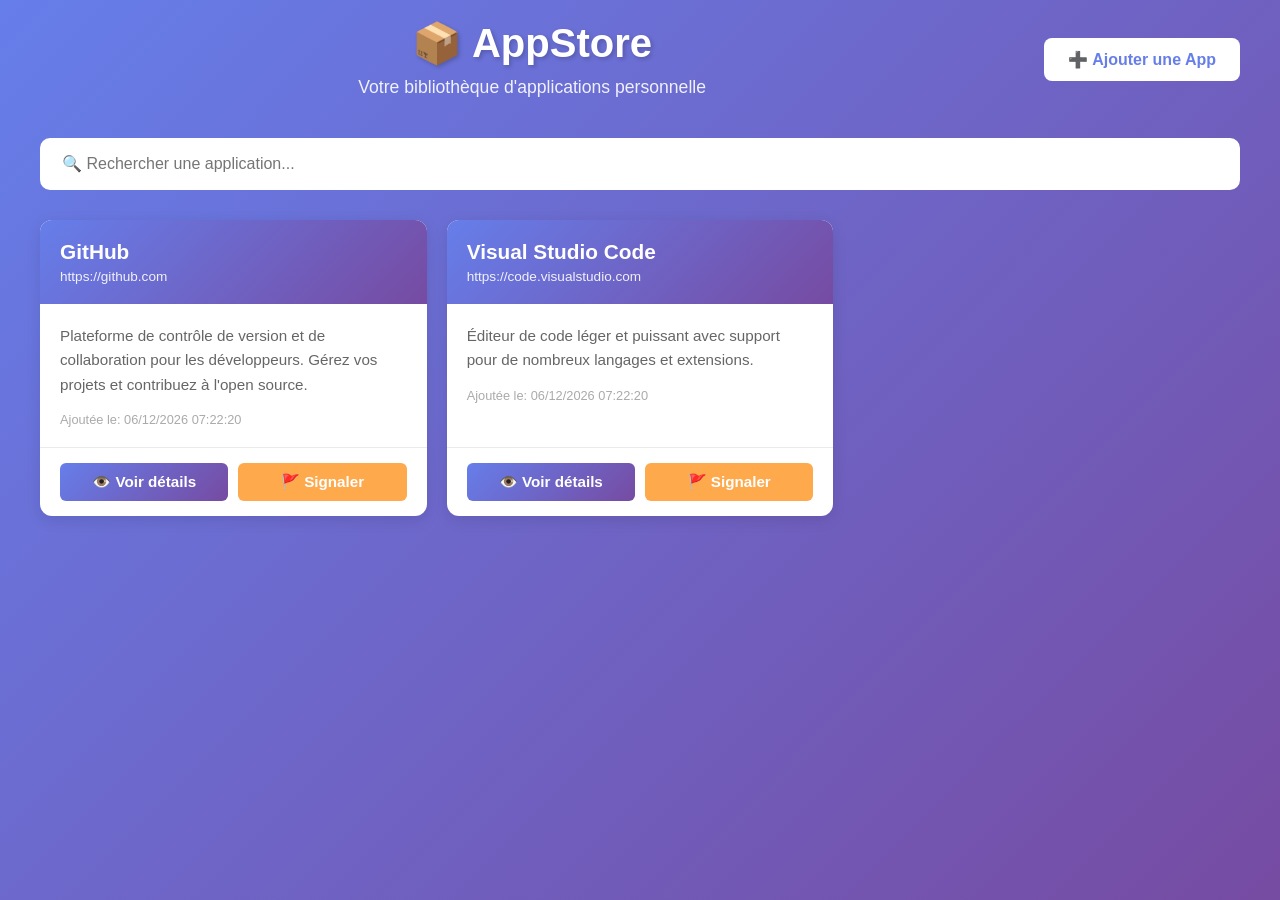
==== index.html @ 429ef0fd "Add files via upload" ====
<!DOCTYPE html>
<html lang="fr">
<head>
    <meta charset="UTF-8">
    <meta name="viewport" content="width=device-width, initial-scale=1.0">
    <title>AppStore - Bibliothèque d'Applications</title>
    <link rel="stylesheet" href="style.css">
</head>
<body>
    <div class="container">
        <!-- En-tête -->
        <header class="header">
            <div class="header-content">
                <h1>📦 AppStore</h1>
                <p class="subtitle">Votre bibliothèque d'applications personnelle</p>
            </div>
            <button class="btn-add-app" id="openFormBtn">➕ Ajouter une App</button>
        </header>

        <!-- Section de recherche -->
        <section class="search-section">
            <input 
                type="text" 
                id="searchInput" 
                placeholder="🔍 Rechercher une application..."
                class="search-bar"
            >
        </section>

        <!-- Affichage des applications -->
        <section class="apps-section">
            <div id="appsList" class="apps-grid">
                <!-- Les cartes des applications s'affichent ici -->
            </div>
            <div id="emptyState" class="empty-state">
                <p>Aucune application pour le moment. Ajoutez-en une pour commencer ! 🚀</p>
            </div>
        </section>
    </div>

    <!-- MODAL pour ajouter une application -->
    <div id="formModal" class="modal">
        <div class="modal-content">
            <div class="modal-header">
                <h2>➕ Ajouter une nouvelle application</h2>
                <button class="modal-close" id="closeFormBtn">&times;</button>
            </div>

            <form id="appForm">
                <div class="form-group">
                    <label for="appName">Nom de l'application :</label>
                    <input 
                        type="text" 
                        id="appName" 
                        required 
                        placeholder="Ex: Google Drive"
                    >
                </div>

                <div class="form-group">
                    <label for="appDescription">Description :</label>
                    <textarea 
                        id="appDescription" 
                        required 
                        placeholder="Ex: Service de stockage cloud"
                        rows="3"
                    ></textarea>
                </div>

                <div class="form-group">
                    <label for="appUrl">URL (Application) :</label>
                    <input 
                        type="url" 
                        id="appUrl" 
                        required 
                        placeholder="https://example.com"
                    >
                </div>

                <div class="form-group">
                    <label for="appImageUrl">URL de l'image (Raw) :</label>
                    <input 
                        type="url" 
                        id="appImageUrl" 
                        required 
                        placeholder="https://example.com/image.png (raw)"
                    >
                </div>

                <div class="form-group">
                    <label for="appDownloadUrl">URL de téléchargement (Raw) :</label>
                    <input 
                        type="url" 
                        id="appDownloadUrl" 
                        required 
                        placeholder="https://example.com/download/app.zip (raw)"
                    >
                </div>

                <div class="form-actions">
                    <button type="submit" class="btn-primary">Ajouter l'application</button>
                    <button type="button" class="btn-secondary" id="cancelFormBtn">Annuler</button>
                </div>
            </form>
            <div id="successMessage" class="success-message"></div>
            <div id="errorMessage" class="error-message"></div>
        </div>
    </div>

    <script src="script.js"></script>
</body>
</html>
---- style.css ----
/* ========================================
   STYLES GLOBAUX
   ======================================== */

* {
    margin: 0;
    padding: 0;
    box-sizing: border-box;
}

body {
    font-family: -apple-system, BlinkMacSystemFont, 'Segoe UI', Roboto, Oxygen, Ubuntu, Cantarell, sans-serif;
    background: linear-gradient(135deg, #667eea 0%, #764ba2 100%);
    min-height: 100vh;
    padding: 20px;
    color: #333;
}

.container {
    max-width: 1200px;
    margin: 0 auto;
}

/* ========================================
   EN-TÊTE
   ======================================== */

.header {
    display: flex;
    justify-content: space-between;
    align-items: center;
    color: white;
    margin-bottom: 40px;
    animation: slideDown 0.5s ease-out;
    flex-wrap: wrap;
    gap: 20px;
}

.header-content {
    text-align: center;
    flex: 1;
    min-width: 300px;
}

.header h1 {
    font-size: 2.5rem;
    margin-bottom: 10px;
    text-shadow: 2px 2px 4px rgba(0, 0, 0, 0.2);
}

.header .subtitle {
    font-size: 1.1rem;
    opacity: 0.9;
    font-weight: 300;
}

.btn-add-app {
    background: white;
    color: #667eea;
    border: none;
    padding: 12px 24px;
    border-radius: 8px;
    font-weight: 700;
    cursor: pointer;
    font-size: 1rem;
    transition: transform 0.2s ease, box-shadow 0.2s ease;
    white-space: nowrap;
}

.btn-add-app:hover {
    transform: translateY(-2px);
    box-shadow: 0 8px 20px rgba(0, 0, 0, 0.2);
}

.detail-header {
    display: flex;
    justify-content: space-between;
    align-items: center;
    color: white;
    margin-bottom: 40px;
    animation: slideDown 0.5s ease-out;
    padding: 20px 0;
}

.detail-header h1 {
    font-size: 2rem;
    text-shadow: 2px 2px 4px rgba(0, 0, 0, 0.2);
    flex: 1;
    text-align: center;
}

.btn-back {
    background: rgba(255, 255, 255, 0.2);
    color: white;
    padding: 10px 20px;
    border-radius: 8px;
    text-decoration: none;
    font-weight: 600;
    transition: background 0.3s ease;
    border: 1px solid rgba(255, 255, 255, 0.3);
}

.btn-back:hover {
    background: rgba(255, 255, 255, 0.3);
}

.btn-back-header {
    background: rgba(255, 255, 255, 0.2);
    color: white;
    padding: 10px 20px;
    border-radius: 8px;
    text-decoration: none;
    font-weight: 600;
    transition: background 0.3s ease;
    border: 1px solid rgba(255, 255, 255, 0.3);
}

.btn-back-header:hover {
    background: rgba(255, 255, 255, 0.3);
}

/* ========================================
   CONFIGURATION WEBHOOK
   ======================================== */

.webhook-config {
    background: white;
    border-radius: 12px;
    margin-bottom: 30px;
    box-shadow: 0 4px 15px rgba(0, 0, 0, 0.1);
    overflow: hidden;
}

.webhook-config details > summary {
    padding: 20px;
    cursor: pointer;
    font-weight: 600;
    background: #f8f9fa;
    border-bottom: 1px solid #e9ecef;
    display: flex;
    align-items: center;
    gap: 10px;
    transition: background 0.3s ease;
}

.webhook-config details > summary:hover {
    background: #e9ecef;
}

.webhook-config details[open] > summary {
    border-bottom: 2px solid #667eea;
}

.config-content {
    padding: 20px;
    display: flex;
    flex-direction: column;
    gap: 15px;
}

.config-content label {
    font-weight: 500;
    color: #555;
}

.config-content input {
    padding: 10px 15px;
    border: 2px solid #e9ecef;
    border-radius: 8px;
    font-size: 1rem;
    transition: border-color 0.3s ease;
}

.config-content input:focus {
    outline: none;
    border-color: #667eea;
}

.help-text {
    font-size: 0.9rem;
    color: #999;
    margin-top: 5px;
}

/* ========================================
   SECTION FORMULAIRE
   ======================================== */

.form-section {
    background: white;
    border-radius: 12px;
    padding: 30px;
    margin-bottom: 30px;
    box-shadow: 0 4px 15px rgba(0, 0, 0, 0.1);
    animation: slideUp 0.5s ease-out 0.1s backwards;
}

.form-section h2 {
    margin-bottom: 25px;
    color: #333;
    font-size: 1.5rem;
}

.form-group {
    margin-bottom: 20px;
}

.form-group label {
    display: block;
    margin-bottom: 8px;
    font-weight: 600;
    color: #555;
}

.form-group input,
.form-group textarea {
    width: 100%;
    padding: 12px 15px;
    border: 2px solid #e9ecef;
    border-radius: 8px;
    font-size: 1rem;
    font-family: inherit;
    transition: border-color 0.3s ease, box-shadow 0.3s ease;
}

.form-group input:focus,
.form-group textarea:focus {
    outline: none;
    border-color: #667eea;
    box-shadow: 0 0 0 3px rgba(102, 126, 234, 0.1);
}

/* Messages de feedback */
.success-message,
.error-message {
    margin-top: 15px;
    padding: 15px;
    border-radius: 8px;
    font-weight: 500;
    display: none;
    animation: slideDown 0.3s ease-out;
}

.success-message {
    background: #d4edda;
    color: #155724;
    border: 1px solid #c3e6cb;
    display: none;
}

.success-message.show {
    display: block;
}

.error-message {
    background: #f8d7da;
    color: #721c24;
    border: 1px solid #f5c6cb;
    display: none;
}

.error-message.show {
    display: block;
}

/* ========================================
   MODAL DU FORMULAIRE
   ======================================== */

.modal {
    display: none;
    position: fixed;
    z-index: 1000;
    left: 0;
    top: 0;
    width: 100%;
    height: 100%;
    background-color: rgba(0, 0, 0, 0.5);
    animation: fadeIn 0.3s ease-out;
}

.modal.show {
    display: flex;
    align-items: center;
    justify-content: center;
}

.modal-content {
    background: white;
    border-radius: 12px;
    width: 90%;
    max-width: 500px;
    max-height: 90vh;
    overflow-y: auto;
    box-shadow: 0 8px 30px rgba(0, 0, 0, 0.3);
    animation: slideUp 0.3s ease-out;
}

.modal-header {
    display: flex;
    justify-content: space-between;
    align-items: center;
    padding: 20px;
    border-bottom: 1px solid #e9ecef;
    background: linear-gradient(135deg, #667eea 0%, #764ba2 100%);
    color: white;
}

.modal-header h2 {
    margin: 0;
    font-size: 1.5rem;
}

.modal-close {
    background: none;
    border: none;
    color: white;
    font-size: 28px;
    cursor: pointer;
    opacity: 0.8;
    transition: opacity 0.3s ease;
}

.modal-close:hover {
    opacity: 1;
}

#appForm {
    padding: 20px;
}

.form-actions {
    display: flex;
    gap: 10px;
    margin-top: 20px;
}

.btn-secondary {
    background: #e9ecef;
    color: #333;
    border: none;
    padding: 12px 30px;
    border-radius: 8px;
    font-size: 1rem;
    font-weight: 600;
    cursor: pointer;
    transition: background 0.3s ease;
    flex: 1;
}

.btn-secondary:hover {
    background: #dee2e6;
}

/* ========================================
   BOUTONS
   ======================================== */

.btn-primary {
    background: linear-gradient(135deg, #667eea 0%, #764ba2 100%);
    color: white;
    border: none;
    padding: 12px 30px;
    border-radius: 8px;
    font-size: 1rem;
    font-weight: 600;
    cursor: pointer;
    transition: transform 0.2s ease, box-shadow 0.2s ease;
    width: 100%;
}

.btn-primary:hover {
    transform: translateY(-2px);
    box-shadow: 0 8px 20px rgba(102, 126, 234, 0.3);
}

.btn-primary:active {
    transform: translateY(0);
}

.btn-small {
    background: #667eea;
    color: white;
    border: none;
    padding: 8px 16px;
    border-radius: 6px;
    font-size: 0.9rem;
    cursor: pointer;
    transition: background 0.3s ease;
}

.btn-small:hover {
    background: #764ba2;
}

/* Boutons des cartes */
.btn-card {
    flex: 1;
    padding: 10px;
    border: none;
    border-radius: 6px;
    font-weight: 600;
    cursor: pointer;
    transition: all 0.3s ease;
    font-size: 0.95rem;
}

.btn-launch {
    background: linear-gradient(135deg, #667eea 0%, #764ba2 100%);
    color: white;
}

.btn-launch:hover {
    transform: scale(1.05);
    box-shadow: 0 4px 12px rgba(102, 126, 234, 0.3);
}

.btn-delete {
    background: #ff6b6b;
    color: white;
}

.btn-delete:hover {
    background: #ee5a52;
    transform: scale(1.05);
}

.btn-report {
    background: #ffa94d;
    color: white;
}

.btn-report:hover {
    background: #ff922b;
    transform: scale(1.05);
}

.btn-download {
    background: #51cf66;
    color: white;
}

.btn-download:hover {
    background: #40c057;
    transform: scale(1.05);
}

/* ========================================
   SECTION RECHERCHE
   ======================================== */

.search-section {
    margin-bottom: 30px;
    animation: slideUp 0.5s ease-out 0.2s backwards;
}

.search-bar {
    width: 100%;
    padding: 15px 20px;
    border: 2px solid white;
    border-radius: 10px;
    font-size: 1rem;
    background: white;
    transition: box-shadow 0.3s ease;
}

.search-bar:focus {
    outline: none;
    box-shadow: 0 0 0 3px rgba(255, 255, 255, 0.3);
}

/* ========================================
   SECTION APPLICATIONS
   ======================================== */

.apps-section {
    animation: slideUp 0.5s ease-out 0.3s backwards;
}

.apps-grid {
    display: grid;
    grid-template-columns: repeat(auto-fill, minmax(300px, 1fr));
    gap: 20px;
    margin-bottom: 20px;
}

/* Carte d'application */
.app-card {
    background: white;
    border-radius: 12px;
    overflow: hidden;
    box-shadow: 0 4px 15px rgba(0, 0, 0, 0.1);
    transition: transform 0.3s ease, box-shadow 0.3s ease;
    display: flex;
    flex-direction: column;
    animation: fadeInScale 0.4s ease-out;
}

.app-card:hover {
    transform: translateY(-8px);
    box-shadow: 0 12px 25px rgba(0, 0, 0, 0.15);
}

.app-header {
    background: linear-gradient(135deg, #667eea 0%, #764ba2 100%);
    color: white;
    padding: 20px;
    min-height: 80px;
    display: flex;
    flex-direction: column;
    justify-content: center;
}

.app-name {
    font-size: 1.3rem;
    font-weight: 700;
    margin-bottom: 5px;
    word-break: break-word;
}

.app-url {
    font-size: 0.85rem;
    opacity: 0.9;
    word-break: break-all;
}

.app-body {
    padding: 20px;
    flex-grow: 1;
}

.app-description {
    color: #666;
    line-height: 1.6;
    margin-bottom: 15px;
    font-size: 0.95rem;
}

.app-date {
    font-size: 0.8rem;
    color: #aaa;
    margin-top: 10px;
}

.app-footer {
    padding: 15px 20px;
    display: flex;
    gap: 10px;
    border-top: 1px solid #e9ecef;
}

/* État vide */
.empty-state {
    text-align: center;
    padding: 60px 20px;
    background: rgba(255, 255, 255, 0.1);
    border-radius: 12px;
    color: white;
    font-size: 1.1rem;
    animation: slideDown 0.5s ease-out;
}

/* ========================================
   ANIMATIONS
   ======================================== */

@keyframes slideDown {
    from {
        opacity: 0;
        transform: translateY(-20px);
    }
    to {
        opacity: 1;
        transform: translateY(0);
    }
}

@keyframes slideUp {
    from {
        opacity: 0;
        transform: translateY(20px);
    }
    to {
        opacity: 1;
        transform: translateY(0);
    }
}

@keyframes fadeIn {
    from {
        opacity: 0;
    }
    to {
        opacity: 1;
    }
}

@keyframes fadeInScale {
    from {
        opacity: 0;
        transform: scale(0.95);
    }
    to {
        opacity: 1;
        transform: scale(1);
    }
}

/* ========================================
   PAGE DE DÉTAIL DE L'APP
   ======================================== */

.app-detail-section {
    animation: slideUp 0.5s ease-out;
}

.app-detail-card {
    background: white;
    border-radius: 12px;
    overflow: hidden;
    box-shadow: 0 4px 15px rgba(0, 0, 0, 0.1);
    display: grid;
    grid-template-columns: 1fr 1fr;
    gap: 30px;
    padding: 30px;
}

.app-detail-image {
    border-radius: 8px;
    overflow: hidden;
    background: #f0f0f0;
    display: flex;
    align-items: center;
    justify-content: center;
    min-height: 300px;
}

.app-detail-image img {
    width: 100%;
    height: 100%;
    object-fit: cover;
}

.app-detail-content h2 {
    font-size: 2rem;
    margin-bottom: 30px;
    color: #333;
}

.detail-section {
    margin-bottom: 25px;
}

.detail-section h3 {
    font-size: 1.1rem;
    color: #667eea;
    margin-bottom: 10px;
    font-weight: 600;
}

.detail-section p {
    color: #666;
    line-height: 1.6;
    word-break: break-word;
}

.detail-section a {
    color: #667eea;
    text-decoration: none;
    transition: color 0.3s ease;
}

.detail-section a:hover {
    text-decoration: underline;
}

.detail-actions {
    display: flex;
    flex-direction: column;
    gap: 10px;
    margin-top: 30px;
}

.detail-actions .btn-card {
    width: 100%;
}

/* ========================================
   RESPONSIVE - Tablette
   ======================================== */

@media (max-width: 768px) {
    .header h1 {
        font-size: 2rem;
    }

    .apps-grid {
        grid-template-columns: repeat(auto-fill, minmax(250px, 1fr));
        gap: 15px;
    }

    .form-section {
        padding: 20px;
    }

    .app-detail-card {
        grid-template-columns: 1fr;
        gap: 20px;
    }

    .app-detail-content h2 {
        font-size: 1.5rem;
    }
}

/* ========================================
   RESPONSIVE - Mobile
   ======================================== */

@media (max-width: 480px) {
    .container {
        padding: 0;
    }

    body {
        padding: 15px;
    }

    .header h1 {
        font-size: 1.5rem;
    }

    .header .subtitle {
        font-size: 0.95rem;
    }

    .header {
        flex-direction: column;
        text-align: center;
    }

    .header-content {
        width: 100%;
    }

    .btn-add-app {
        width: 100%;
    }

    .apps-grid {
        grid-template-columns: 1fr;
    }

    .app-footer {
        flex-direction: column;
    }

    .btn-card {
        width: 100%;
    }

    .form-section,
    .webhook-config {
        border-radius: 8px;
        padding: 15px;
    }

    .form-section h2 {
        font-size: 1.2rem;
    }

    .modal-content {
        width: 95%;
        max-height: 95vh;
        border-radius: 8px;
    }

    .detail-header {
        flex-direction: column;
        gap: 15px;
    }

    .detail-header h1 {
        font-size: 1.5rem;
    }

    .btn-back {
        width: 100%;
        text-align: center;
    }

    .app-detail-card {
        padding: 15px;
        grid-template-columns: 1fr;
    }

    .app-detail-content h2 {
        font-size: 1.3rem;
    }

    .detail-actions {
        flex-direction: column;
    }

    .detail-actions .btn-card {
        width: 100%;
    }
}

/* ========================================
   PAGE ADMIN
   ======================================== */

.login-overlay {
    position: fixed;
    inset: 0;
    background: rgba(0, 0, 0, 0.75);
    display: flex;
    align-items: center;
    justify-content: center;
    z-index: 1000;
}

.login-card {
    background: white;
    border-radius: 16px;
    padding: 30px;
    width: min(420px, 90%);
    box-shadow: 0 16px 40px rgba(0, 0, 0, 0.25);
    text-align: center;
}

.login-card h2 {
    margin-bottom: 15px;
    color: #333;
}

.login-input {
    width: 100%;
    padding: 14px 16px;
    margin-bottom: 15px;
    border: 2px solid #e9ecef;
    border-radius: 10px;
    font-size: 1rem;
}

.login-input:focus {
    outline: none;
    border-color: #667eea;
    box-shadow: 0 0 0 3px rgba(102, 126, 234, 0.12);
}

.login-card .btn-primary {
    width: 100%;
}

.login-card .help-text {
    margin-bottom: 20px;
    color: #666;
}

.admin-section {
    display: flex;
    flex-direction: column;
    gap: 30px;
    animation: slideUp 0.5s ease-out;
}

.admin-card {
    background: white;
    border-radius: 12px;
    padding: 30px;
    box-shadow: 0 4px 15px rgba(0, 0, 0, 0.1);
}

.admin-card h2 {
    color: #333;
    font-size: 1.3rem;
    margin-bottom: 20px;
    border-bottom: 2px solid #667eea;
    padding-bottom: 15px;
}

.json-input {
    width: 100%;
    height: 200px;
    padding: 15px;
    border: 2px solid #e9ecef;
    border-radius: 8px;
    font-family: 'Courier New', monospace;
    font-size: 0.9rem;
    resize: vertical;
    transition: border-color 0.3s ease;
}

.json-input:focus {
    outline: none;
    border-color: #667eea;
    box-shadow: 0 0 0 3px rgba(102, 126, 234, 0.1);
}

.admin-actions {
    display: flex;
    gap: 10px;
    margin-top: 15px;
}

.admin-actions .btn-primary {
    flex: 1;
}

.admin-actions .btn-secondary {
    flex: 1;
}

.webhook-input {
    width: 100%;
    padding: 12px 15px;
    border: 2px solid #e9ecef;
    border-radius: 8px;
    font-size: 1rem;
    margin-bottom: 15px;
    transition: border-color 0.3s ease;
}

.webhook-input:focus {
    outline: none;
    border-color: #667eea;
}

.apps-list,
.requests-list {
    display: flex;
    flex-direction: column;
    gap: 15px;
}

.admin-app-item {
    display: flex;
    justify-content: space-between;
    align-items: center;
    padding: 15px;
    background: #f8f9fa;
    border-radius: 8px;
    border-left: 4px solid #667eea;
    transition: background 0.3s ease;
}

.admin-app-item:hover {
    background: #e9ecef;
}

.admin-app-info strong {
    display: block;
    color: #333;
    font-size: 1.1rem;
    margin-bottom: 8px;
}

.admin-app-info p {
    color: #666;
    font-size: 0.9rem;
    margin-bottom: 5px;
}

.admin-app-info small {
    color: #aaa;
    font-size: 0.8rem;
}

.admin-app-actions {
    display: flex;
    gap: 10px;
}

@media (prefers-color-scheme: dark) {
    body {
        background: linear-gradient(135deg, #2d3561 0%, #1a1c3a 100%);
    }

    .form-section,
    .webhook-config {
        background: #1e1e2e;
        color: #e0e0e0;
    }

    .form-group label,
    .form-section h2,
    .webhook-config details > summary {
        color: #e0e0e0;
    }

    .form-group input,
    .form-group textarea {
        background: #2d2d3d;
        color: #e0e0e0;
        border-color: #404050;
    }

    .app-card {
        background: #1e1e2e;
        color: #e0e0e0;
    }

    .app-body {
        color: #b0b0b0;
    }

    .app-description {
        color: #a0a0a0;
    }

    .search-bar {
        background: #2d2d3d;
        color: #e0e0e0;
        border-color: #404050;
    }

    .webhook-config details > summary {
        background: #262636;
        border-color: #404050;
    }

    .webhook-config details > summary:hover {
        background: #2d2d3d;
    }
}
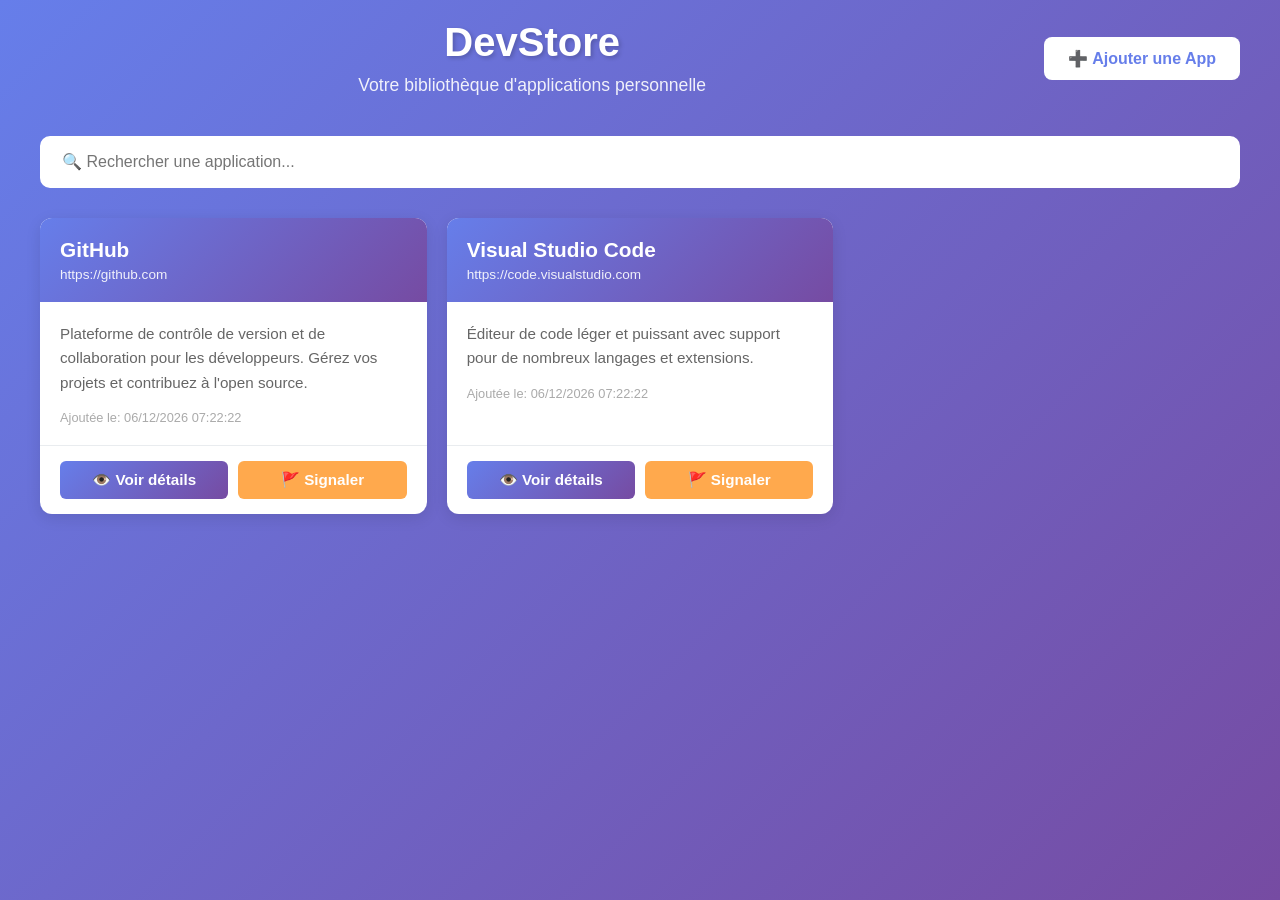
==== commit 52da3503: "Update index.html" ====
--- a/index.html
+++ b/index.html
@@ -3,7 +3,7 @@
 <head>
     <meta charset="UTF-8">
     <meta name="viewport" content="width=device-width, initial-scale=1.0">
-    <title>AppStore - Bibliothèque d'Applications</title>
+    <title>DevStore - Bibliothèque d'Applications</title>
     <link rel="stylesheet" href="style.css">
 </head>
 <body>
@@ -11,7 +11,7 @@
         <!-- En-tête -->
         <header class="header">
             <div class="header-content">
-                <h1>📦 AppStore</h1>
+                <h1>DevStore</h1>
                 <p class="subtitle">Votre bibliothèque d'applications personnelle</p>
             </div>
             <button class="btn-add-app" id="openFormBtn">➕ Ajouter une App</button>
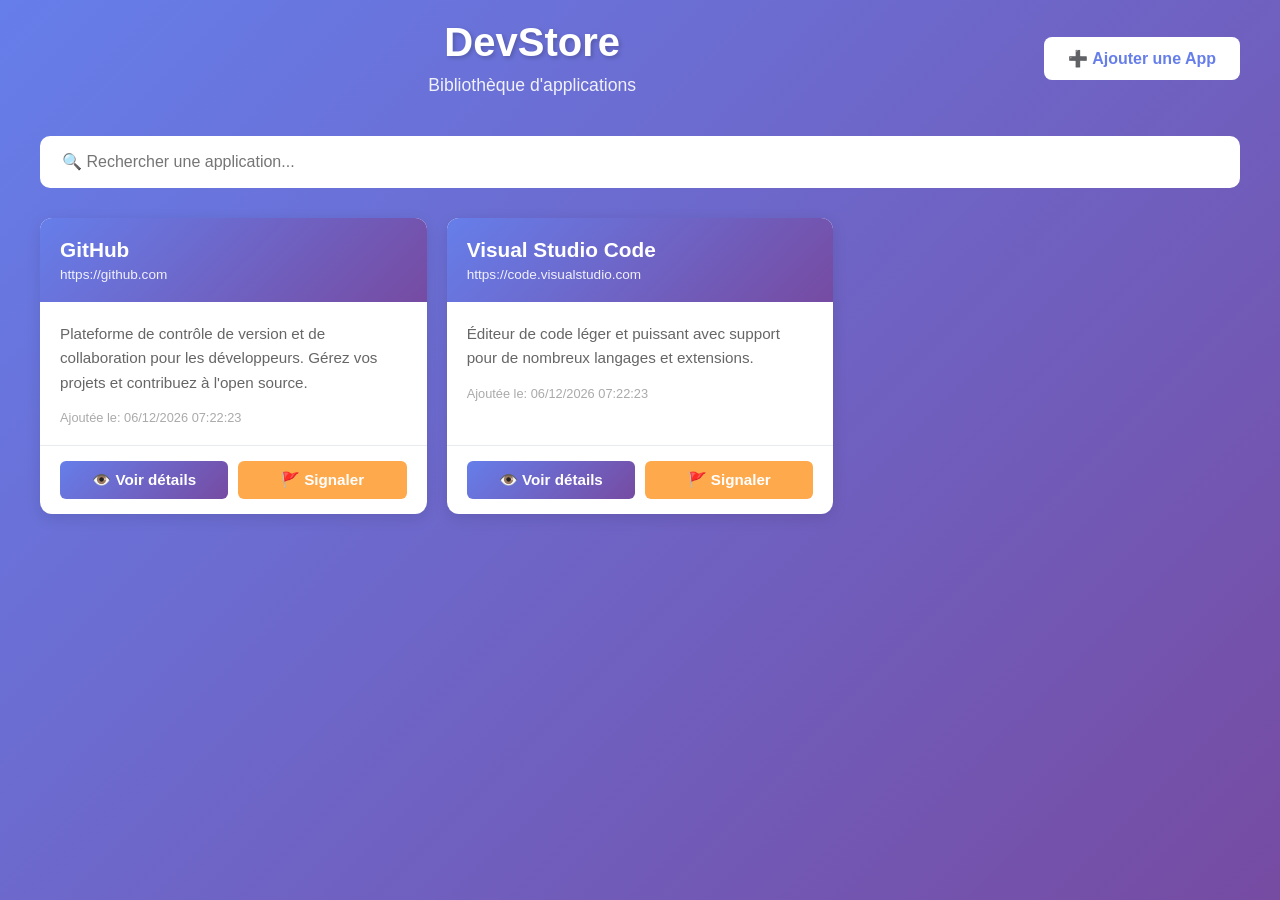
==== commit 93e4db79: "Update index.html" ====
--- a/index.html
+++ b/index.html
@@ -12,7 +12,7 @@
         <header class="header">
             <div class="header-content">
                 <h1>DevStore</h1>
-                <p class="subtitle">Votre bibliothèque d'applications personnelle</p>
+                <p class="subtitle"> Bibliothèque d'applications</p>
             </div>
             <button class="btn-add-app" id="openFormBtn">➕ Ajouter une App</button>
         </header>
